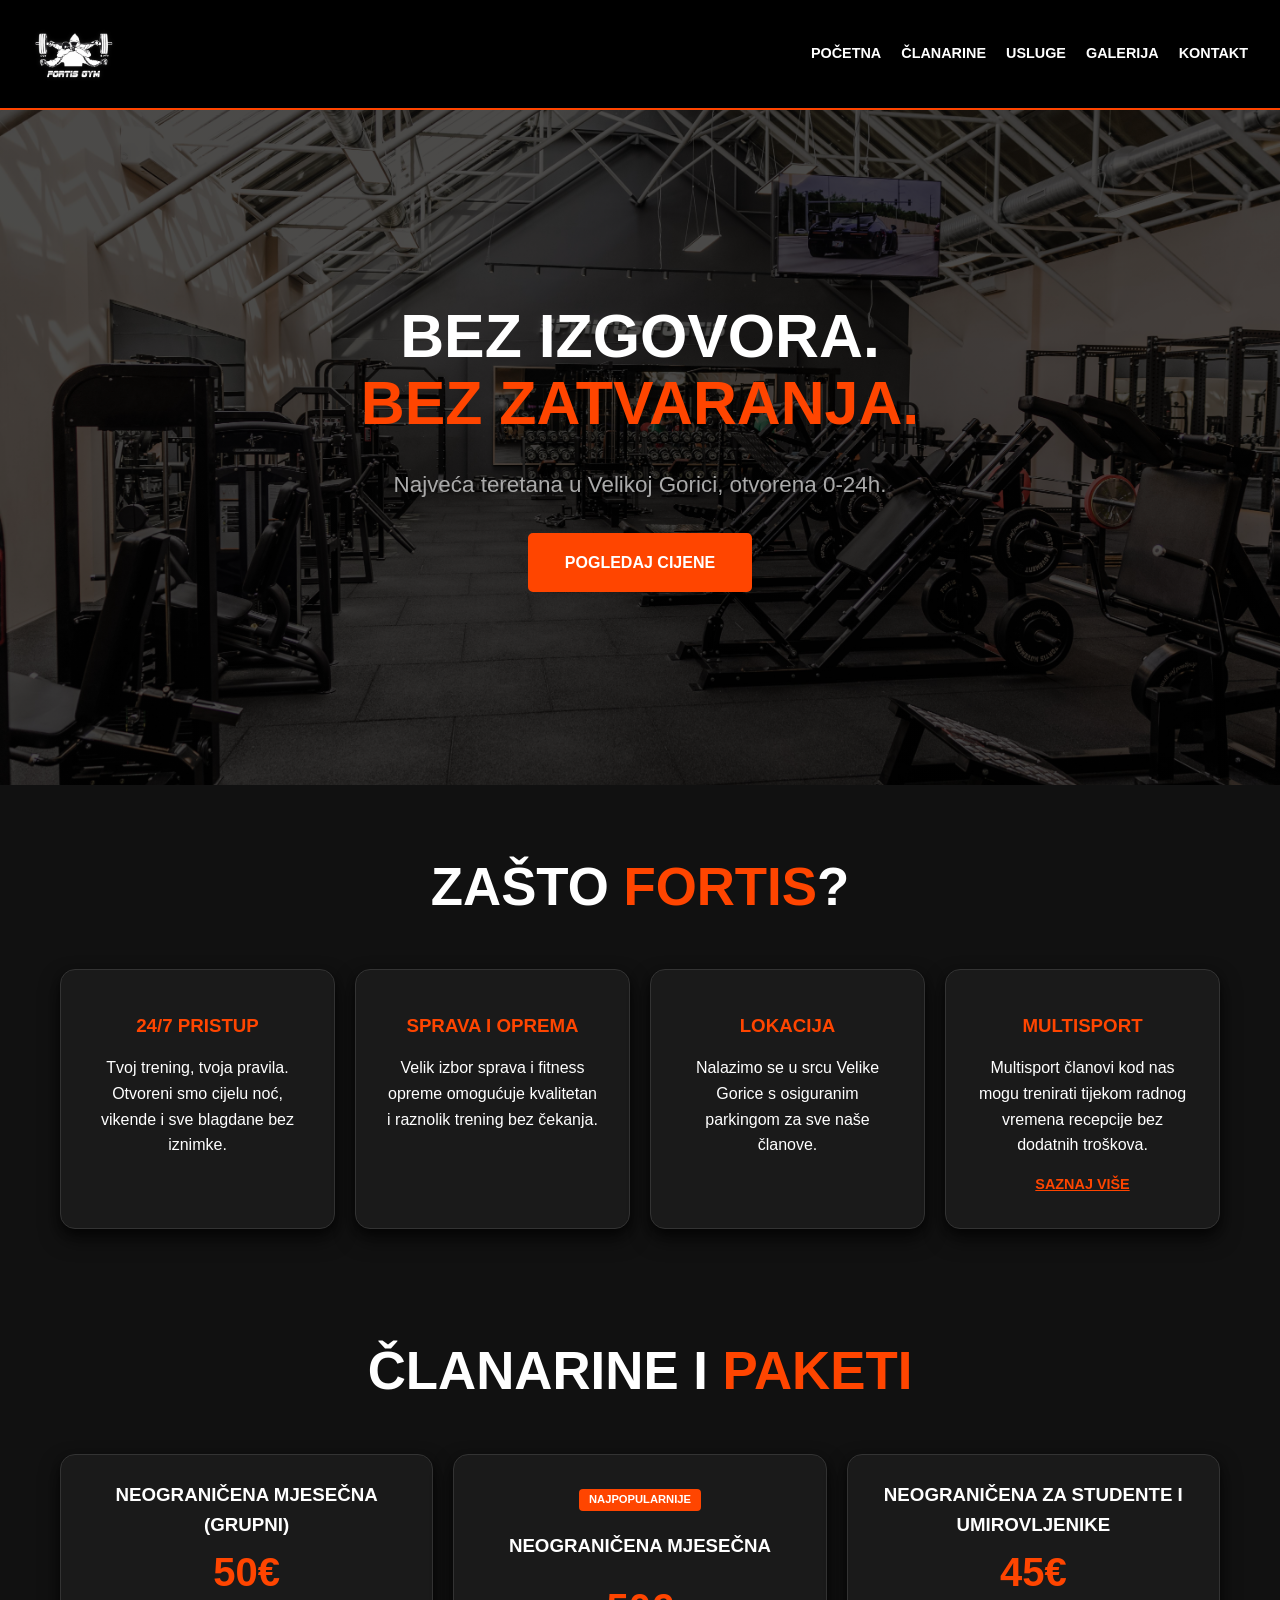
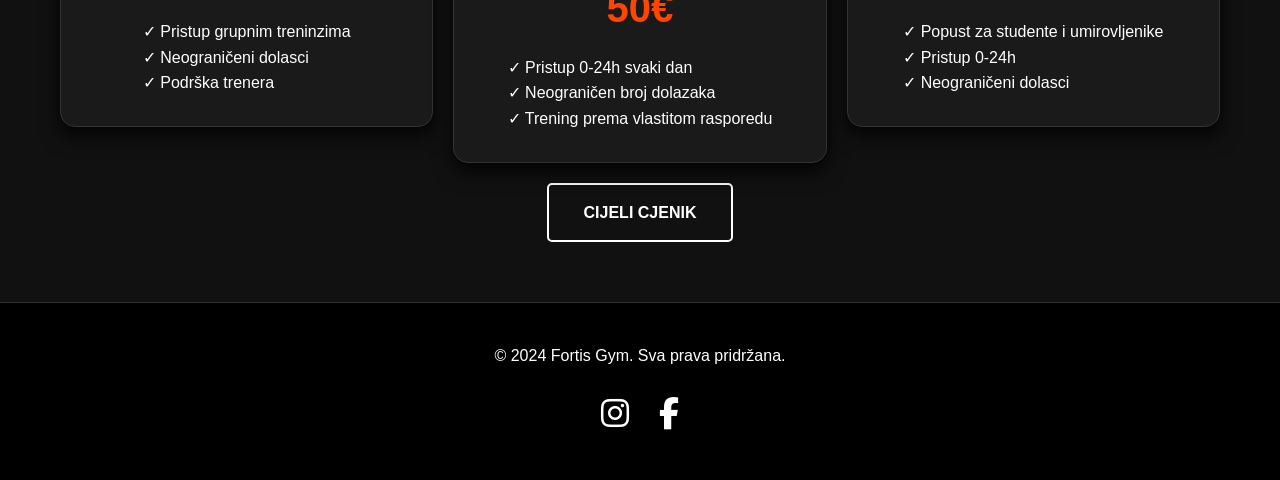
==== index.html @ bc600c4c "Add files via upload" ====
<!DOCTYPE html>
<html lang="hr">

<head>
    <meta charset="UTF-8">
    <meta name="viewport" content="width=device-width, initial-scale=1.0">
    <title>Fortis Gym | Početna</title>
    <link rel="stylesheet" href="https://cdnjs.cloudflare.com/ajax/libs/font-awesome/6.4.2/css/all.min.css">
    <link rel="stylesheet" href="CSS/style.css">
</head>

<body>

    <header>
        <div class="logo">
            <a href="index.html"><img src="slike/logo.png" alt="Fortis Gym Logo"></a>
        </div>
        <input type="checkbox" id="menu-toggle" class="menu-toggle">
        <label for="menu-toggle" class="hamburger"><span></span><span></span><span></span></label>
        <nav>
            <a href="index.html">Početna</a>
            <a href="clanarine.html">Članarine</a>
            <a href="usluge.html">Usluge</a>
            <a href="galerija.html">Galerija</a>
            <a href="kontakt.html">Kontakt</a>
        </nav>
    </header>

    <div class="hero"
        style="background-image: linear-gradient(rgba(0,0,0,0.7), rgba(0,0,0,0.7)), url('slike/Naslovna.jpg');">
        <h2>BEZ IZGOVORA.<br><span class="orange">BEZ ZATVARANJA.</span></h2>
        <p style="margin-top: 30px; color: #aaaaaa; font-size: 1.4rem;">Najveća teretana u Velikoj Gorici, otvorena
            0-24h.</p>
        <div style="margin-top: 30px;">
            <a href="#cjenik" class="btn">POGLEDAJ CIJENE</a>
        </div>
    </div>

    <main class="container">
        <section class="text-center mb-40">
            <h2 class="section-title">ZAŠTO <span class="orange">FORTIS</span>?</h2>
            <div class="grid-layout">
                <div class="card shadow-3d">
                    <h3 class="orange">24/7 PRISTUP</h3>
                    <p>Tvoj trening, tvoja pravila. Otvoreni smo cijelu noć, vikende i sve blagdane bez iznimke.</p>
                </div>
                <div class="card shadow-3d">
                    <h3 class="orange">SPRAVA I OPREMA</h3>
                    <p>Velik izbor sprava i fitness opreme omogućuje kvalitetan i raznolik trening bez čekanja.</p>
                </div>
                <div class="card shadow-3d">
                    <h3 class="orange">LOKACIJA</h3>
                    <p>Nalazimo se u srcu Velike Gorice s osiguranim parkingom za sve naše članove.</p>
                </div>

                <div class="card shadow-3d">
                    <h3 class="orange">MULTISPORT</h3>
                    <p>Multisport članovi kod nas mogu trenirati tijekom radnog vremena recepcije bez dodatnih troškova.
                    </p>

                    <details class="multisport-info">
                        <summary>Saznaj više</summary>
                        <div class="info-box">
                            Ako želite pristup teretani 0-24, potrebna je nadoplata u iznosu od 20 €.
                        </div>
                    </details>
                </div>
            </div>
        </section>

        <section id="cjenik" class="text-center mt-100">
            <h2 class="section-title">ČLANARINE I <span class="orange">PAKETI</span></h2>
            <div class="grid-layout">
                <div class="card shadow-3d">
                    <h3>NEOGRANIČENA MJESEČNA (GRUPNI)</h3>
                    <p class="orange" style="font-size: 2.5rem; font-weight: bold; margin: 15px 0;">50€</p>
                    <ul style="list-style: none; padding: 0; display: inline-block; text-align: left;">
                        <li>✓ Pristup grupnim treninzima</li>
                        <li>✓ Neograničeni dolasci</li>
                        <li>✓ Podrška trenera</li>
                    </ul>
                </div>

                <div class="card shadow-3d popular-card">
                    <div class="popular-badge">NAJPOPULARNIJE</div>
                    <h3>NEOGRANIČENA MJESEČNA</h3>
                    <p class="orange" style="font-size: 2.5rem; font-weight: bold; margin: 15px 0;">50€</p>
                    <ul style="list-style: none; padding: 0; display: inline-block; text-align: left;">
                        <li>✓ Pristup 0-24h svaki dan</li>
                        <li>✓ Neograničen broj dolazaka</li>
                        <li>✓ Trening prema vlastitom rasporedu</li>
                    </ul>
                </div>

                <div class="card shadow-3d">
                    <h3>NEOGRANIČENA ZA STUDENTE I UMIROVLJENIKE</h3>
                    <p class="orange" style="font-size: 2.5rem; font-weight: bold; margin: 15px 0;">45€</p>
                    <ul style="list-style: none; padding: 0; display: inline-block; text-align: left;">
                        <li>✓ Popust za studente i umirovljenike</li>
                        <li>✓ Pristup 0-24h</li>
                        <li>✓ Neograničeni dolasci</li>
                    </ul>
                </div>
            </div>
            <div>
                <a href="clanarine.html" class="btn btn-outline" style="margin-top: 20px;">CIJELI CJENIK</a>
            </div>
        </section>
    </main>

<footer>
    <div class="footer-content">
        <p>&copy; 2024 Fortis Gym. Sva prava pridržana.</p>

        <div class="social-links">
            <a href="https://www.instagram.com/fortis.gym.vg/" target="_blank" class="social-icon insta">
                <i class="fab fa-instagram"></i>
            </a>
            <a href="https://www.facebook.com/fortisgymvelikagorica" target="_blank" class="social-icon fb">
                <i class="fab fa-facebook-f"></i>
            </a>
        </div>
    </div>
</footer>
</body>

</html>
---- CSS/style.css ----
:root {
    --primary-color: #ff4500;
    --dark-bg: #111111;
    --card-bg: #1a1a1a;
    --input-bg: #222222;
    --text-light: #ffffff;
    --text-gray: #aaaaaa;
    --transition: all 0.3s ease;
}

* {
    margin: 0;
    padding: 0;
    box-sizing: border-box;
    font-family: 'Segoe UI', Roboto, sans-serif;
}

body {
    background-color: var(--dark-bg);
    color: var(--text-light);
    line-height: 1.6;
    overflow-x: hidden;
}

html {
    overflow-y: scroll;
}

/* --- HEADER & NAV --- */
header {
    background-color: #000;
    padding: 0 2.5%;
    display: flex;
    justify-content: space-between;
    align-items: center;
    position: sticky;
    top: 0;
    z-index: 1000;
    border-bottom: 2px solid var(--primary-color);
    min-height: 110px;
}

.logo img {
    height: 50px;
    width: auto;
    display: block;
    transition: var(--transition);
    filter: drop-shadow(0 0 2px rgba(255, 255, 255, 0.1));
}

nav a {
    color: white;
    text-decoration: none;
    margin-left: 20px;
    font-weight: bold;
    text-transform: uppercase;
    font-size: 0.9rem;
    transition: var(--transition);
}

nav a:hover {
    color: var(--primary-color);
}

/* --- HAMBURGER --- */
.menu-toggle {
    display: none;
}

.hamburger {
    display: none;
    flex-direction: column;
    cursor: pointer;
    gap: 6px;
}

.hamburger span {
    display: block;
    width: 30px;
    height: 3px;
    background: var(--primary-color);
}

/* --- MOBILNA NAVIGACIJA (max 850px) --- */
@media (max-width: 850px) {
    .logo img {
        height: 55px;
    }

    nav {
        display: none;
        flex-direction: column;
        width: 100%;
        background-color: rgba(0, 0, 0, 0.95);
        position: fixed;
        top: 110px;
        left: 0;
        text-align: center;
        padding: 20px 0;
        z-index: 1000;
        border-bottom: 2px solid var(--primary-color);
    }

    nav a {
        padding: 15px 0;
        width: 100%;
        display: block;
        border-bottom: 1px solid #222;
        font-size: 1.2rem;
        margin-left: 0;
    }

    nav a:last-child {
        border-bottom: none;
    }

    .hamburger {
        display: flex !important;
        cursor: pointer;
    }

    .menu-toggle:checked~nav {
        display: flex;
    }

    .menu-toggle:checked+.hamburger span:nth-child(1) {
        transform: rotate(45deg) translate(5px, 5px);
    }

    .menu-toggle:checked+.hamburger span:nth-child(2) {
        opacity: 0;
    }

    .menu-toggle:checked+.hamburger span:nth-child(3) {
        transform: rotate(-45deg) translate(7px, -6px);
    }
}

/* --- DESKTOP NAVIGACIJA (min 851px) --- */
@media (min-width: 851px) {
    .hamburger {
        display: none !important;
    }

    nav {
        display: flex !important;
        position: static;
        flex-direction: row;
        background: transparent;
        height: auto;
        width: auto;
    }
}

/* --- HERO --- */
.hero {
    height: 75vh;
    background-size: cover;
    background-position: center;
    background-attachment: scroll;
    /* fix za iOS zoom bug */
    display: flex;
    flex-direction: column;
    justify-content: center;
    align-items: center;
    text-align: center;
    padding: 0 20px;
}

@media (max-width: 850px) {
    .hero {
        background-attachment: scroll;
        background-size: cover;
        background-position: center center;
    }
}

.hero h2 {
    font-size: 3.8rem;
    font-weight: 800;
    line-height: 1.1;
    text-transform: uppercase;
}

@media (max-width: 480px) {
    .hero h2 {
        font-size: 2.2rem;
    }
}

@media (max-width: 360px) {
    .hero h2 {
        font-size: 1.8rem;
    }
}

/* --- GRID SUSTAVI --- */
.container {
    max-width: 1200px;
    margin: 60px auto;
    padding: 0 20px;
}

.grid-layout {
    display: grid;
    grid-template-columns: repeat(auto-fit, minmax(250px, 1fr));
    gap: 20px;
    align-items: start;
}

.grid-3-columns {
    display: grid;
    grid-template-columns: repeat(3, 1fr);
    gap: 30px;
}

@media (max-width: 850px) {
    .grid-3-columns {
        grid-template-columns: 1fr;
    }
}

/* --- KARTICE I 3D EFEKTI --- */
.card {
    background: var(--card-bg);
    padding: 30px;
    border-radius: 15px;
    border: 1px solid #333;
    text-align: center;
    transition: var(--transition);
    position: relative;
    height: auto;
    display: block;
    min-height: 260px;
}

.card p {
    margin-top: 15px;
}

.card h3 {
    margin-top: 10px;
    margin-bottom: 1px;
    height: 30px;
    display: flex;
    align-items: center;
    justify-content: center;
}

.shadow-3d {
    box-shadow: 0 10px 20px rgba(0, 0, 0, 0.6), 0 4px 8px rgba(0, 0, 0, 0.4);
}

.card:hover {
    transform: translateY(-10px);
    border-color: var(--primary-color) !important;
    box-shadow: 0 15px 30px rgba(255, 69, 0, 0.3);
}

.popular-badge {
    background: var(--primary-color);
    color: white;
    padding: 2px 10px;
    font-size: 0.7rem;
    font-weight: bold;
    border-radius: 4px;
    display: inline-block;
    margin-bottom: 10px;
}

/* --- MULTISPORT --- */
.multisport-info {
    margin-top: auto;
    padding-top: 15px;
    cursor: pointer;
    outline: none;
}

.multisport-info summary {
    list-style: none;
    color: var(--primary-color);
    font-weight: bold;
    font-size: 0.9rem;
    text-transform: uppercase;
    text-decoration: underline;
    transition: var(--transition);
}

.multisport-info summary:hover {
    color: white;
}

.multisport-info summary::-webkit-details-marker {
    display: none;
}

.info-box {
    background: #222;
    padding: 15px;
    border-radius: 8px;
    margin-top: 10px;
    font-size: 0.9rem;
    border-left: 3px solid var(--primary-color);
    animation: slideDown 0.3s ease-out;
}

@keyframes slideDown {
    from {
        opacity: 0;
        transform: translateY(-10px);
    }

    to {
        opacity: 1;
        transform: translateY(0);
    }
}

/* --- SLIKE U USLUGAMA I GALERIJI --- */
.card-img {
    width: 100%;
    height: 200px;
    object-fit: cover;
    border-radius: 10px;
    margin-bottom: 20px;
    border: 1px solid #333;
}

.gallery-grid {
    display: grid;
    grid-template-columns: repeat(auto-fit, minmax(300px, 1fr));
    gap: 20px;
    margin-top: 30px;
}

.gallery-item {
    height: 300px;
    overflow: hidden;
    border-radius: 12px;
    position: relative;
    border: 1px solid #333;
}

.gallery-item img {
    width: 100%;
    height: 100%;
    object-fit: cover;
    transition: transform 0.5s ease;
}

.gallery-item:hover img {
    transform: scale(1.1);
}

/* --- RAZMACI I POMOĆNE KLASE --- */
.mt-100 {
    margin-top: 100px;
}

@media (max-width: 850px) {
    .mt-100 {
        margin-top: 60px;
    }
}

.orange {
    color: var(--primary-color);
}

.text-center {
    text-align: center;
}

.mb-40 {
    margin-bottom: 40px;
}

.section-title {
    font-size: 3.3rem;
    font-weight: 900;
    text-transform: uppercase;
    margin-bottom: 40px;
}

/* --- GUMBI --- */
.btn {
    display: inline-block;
    background: var(--primary-color);
    color: white;
    padding: 15px 35px;
    text-decoration: none;
    border-radius: 5px;
    font-weight: bold;
    transition: var(--transition);
    border: 2px solid var(--primary-color);
    cursor: pointer;
}

.btn-outline {
    background: transparent;
    border: 2px solid white;
}

/* --- FORME --- */
input,
textarea {
    width: 100%;
    padding: 12px;
    background: var(--input-bg);
    border: 1px solid #333;
    color: white;
    border-radius: 5px;
    margin-bottom: 15px;
}

/* --- STILOVI ZA KARTICE USLUGA --- */
.service-card {
    height: 400px;
    display: flex;
    flex-direction: column;
    justify-content: flex-end;
    text-align: left;
    padding: 25px;
    background-size: cover;
    background-position: center;
    position: relative;
    overflow: hidden;
    border: none;
}

.service-card::before {
    content: "";
    position: absolute;
    top: 0;
    left: 0;
    right: 0;
    bottom: 0;
    background: linear-gradient(transparent 10%, rgba(0, 0, 0, 0.95) 85%);
    z-index: 1;
}

.service-card h3,
.service-card p,
.service-actions {
    position: relative;
    z-index: 2;
}

.service-card p {
    color: #ccc;
    font-size: 0.95rem;
    margin-bottom: 15px;
}

.service-actions {
    display: flex;
    gap: 10px;
    flex-wrap: wrap;
}

.btn-small {
    padding: 8px 15px;
    font-size: 0.75rem;
    font-weight: bold;
    text-decoration: none;
    border-radius: 4px;
    text-transform: uppercase;
    transition: 0.3s;
    display: inline-block;
}

.btn-insta {
    background-color: transparent;
    border: 1px solid var(--primary-color);
    color: white;
}

.btn-insta:hover {
    background-color: var(--primary-color);
}

.btn-whatsapp {
    background-color: #25D366;
    color: white;
    border: none;
}

.btn-whatsapp:hover {
    background-color: #128C7E;
    transform: translateY(-2px);
}

/* --- CJENIK KARTICE --- */
.price-item {
    display: flex;
    justify-content: space-between;
    align-items: center;
    gap: 10px;
    padding: 18px 0;
    border-bottom: 1px solid #333;
}

.price-item:last-child {
    border-bottom: none;
}

.price-value {
    color: var(--primary-color);
    font-weight: bold;
    font-size: 1.1rem;
    white-space: nowrap;
    /* cijena nikad ne prelazi u novi red */
    flex-shrink: 0;
    /* ne smanjuje se */
}

.cjenik-grid {
    display: grid;
    grid-template-columns: repeat(auto-fit, minmax(250px, 1fr));
    gap: 20px;
    align-items: stretch;
    /* sve kartice jednake visine */
}

.cjenik-grid .card {
    display: flex;
    flex-direction: column;
    min-height: 0;
    height: 100%;
}

/* --- KONTAKT --- */
.contact-grid {
    align-items: stretch !important;
}

.map-wrapper {
    padding: 0 !important;
    overflow: hidden;
    display: flex;
}

.map-wrapper iframe {
    flex-grow: 1;
    border: 0;
    filter: grayscale(1) invert(0.9);
    min-height: 400px;
}

.mini-map-card iframe {
    display: block;
    filter: grayscale(1) invert(0.9);
    border: 0;
}

/* --- FOOTER --- */
footer {
    padding: 40px 20px;
    background: #000;
    border-top: 1px solid #333;
    width: 100%;
    display: flex;
    flex-direction: column;
    align-items: center;
    justify-content: center;
    text-align: center;
}

.footer-container {
    max-width: 1200px;
    margin: 0 auto;
    display: flex;
    flex-direction: column;
    align-items: center;
}

.social-links {
    display: flex;
    justify-content: center;
    align-items: center;
    gap: 30px;
    margin-top: 20px;
}

.social-icon {
    color: white;
    font-size: 2rem;
    transition: var(--transition);
    text-decoration: none;
    display: inline-block;
}

.social-icon:hover {
    color: var(--primary-color);
    transform: translateY(-5px);
}

.social-icon.fb:hover {
    color: #4267B2;
    transform: translateY(-5px);
}
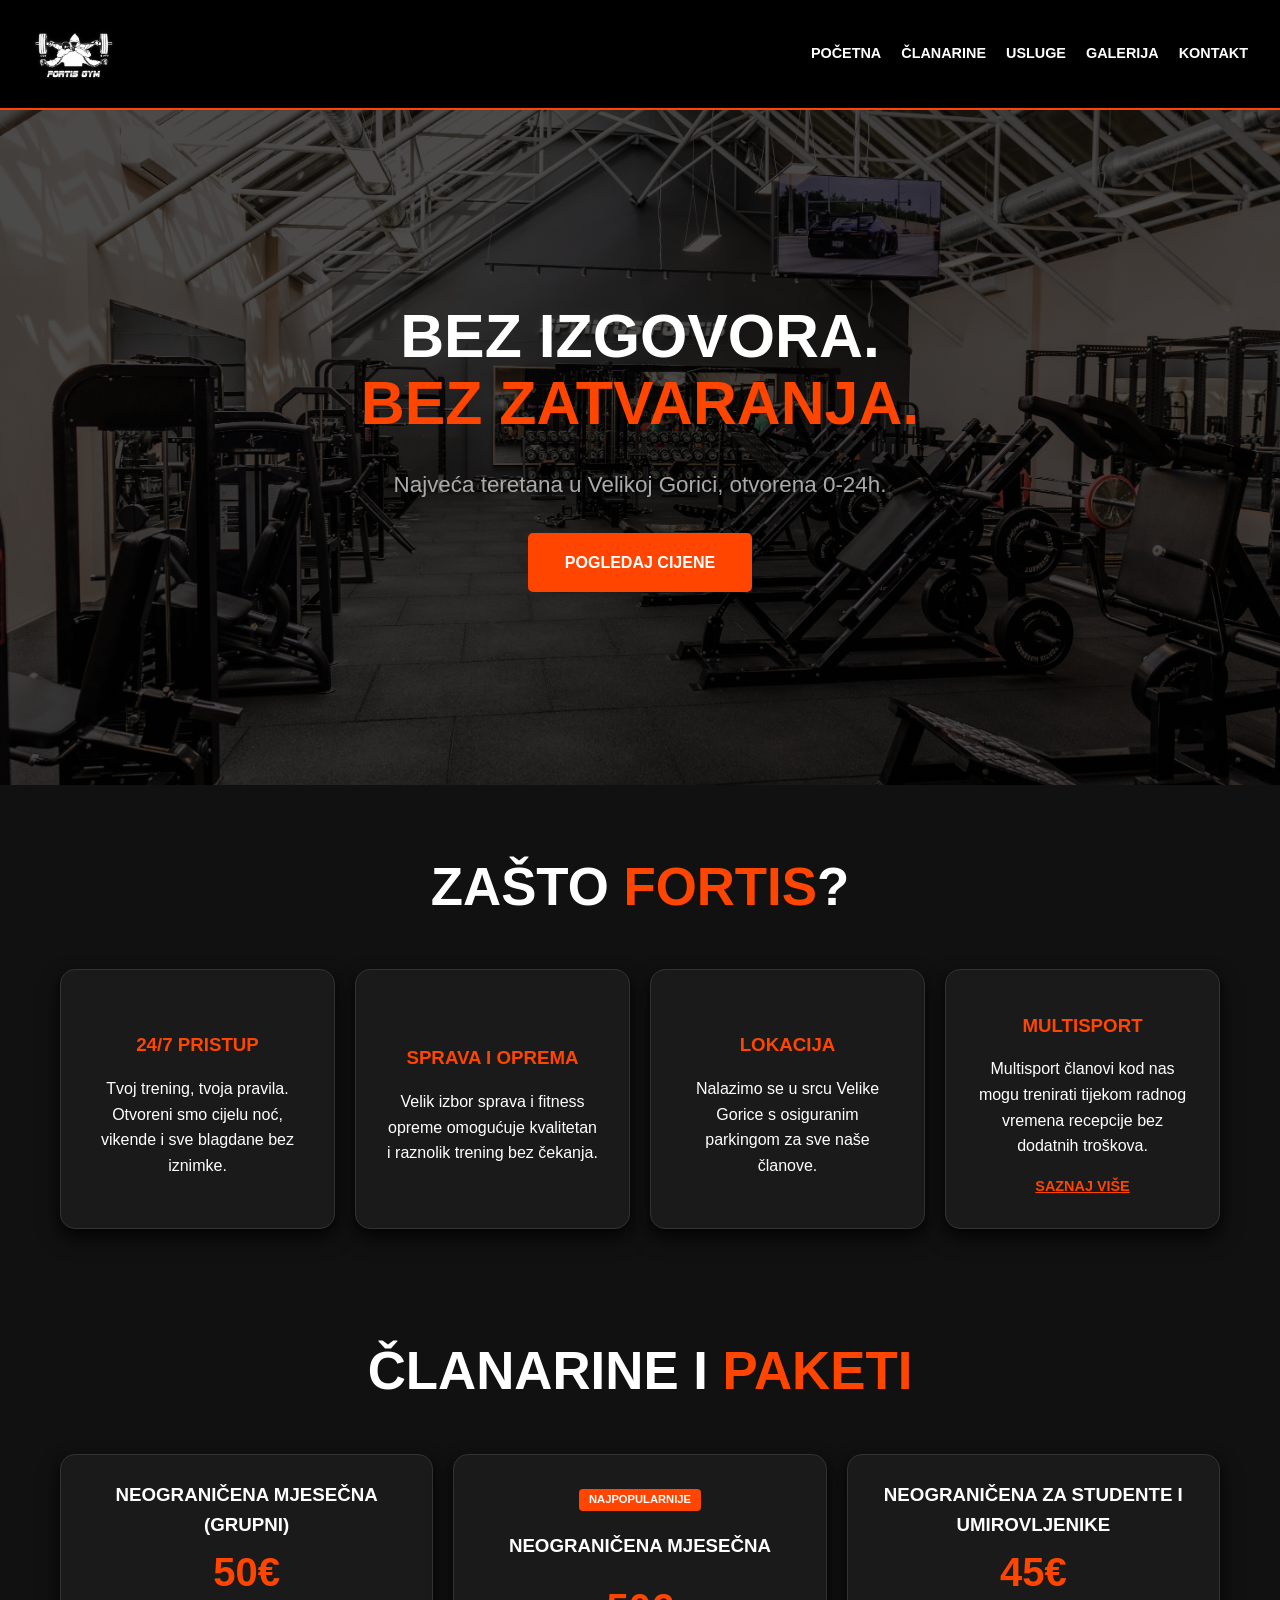
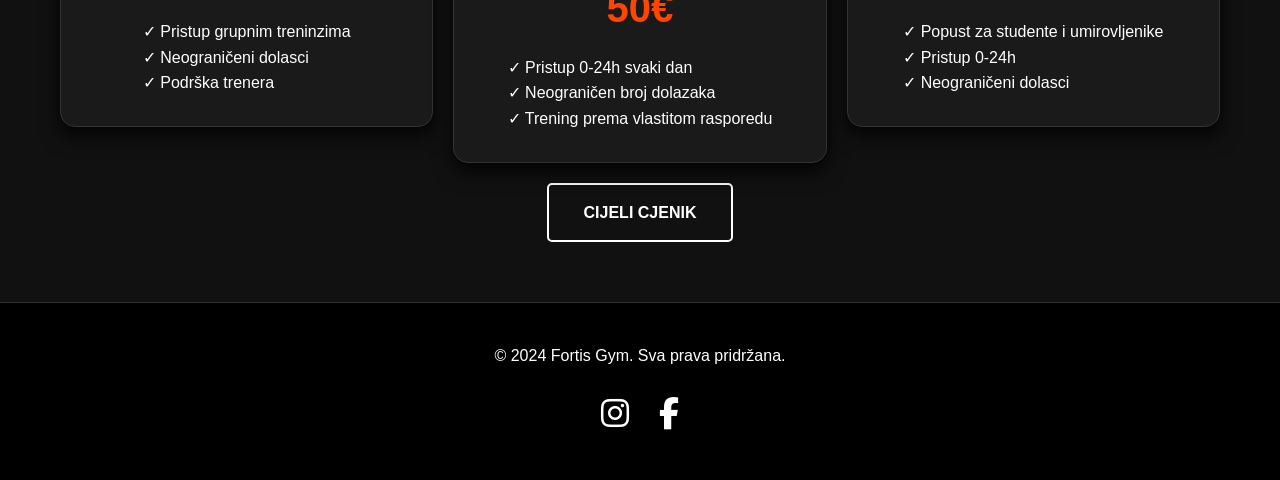
==== commit ca5f5ec5: "Fix HTML structure for section on Fortis" ====
--- a/index.html
+++ b/index.html
@@ -39,7 +39,7 @@
     <main class="container">
         <section class="text-center mb-40">
             <h2 class="section-title">ZAŠTO <span class="orange">FORTIS</span>?</h2>
-            <div class="grid-layout">
+            <div class="cjenik-paketi-grid">
                 <div class="card shadow-3d">
                     <h3 class="orange">24/7 PRISTUP</h3>
                     <p>Tvoj trening, tvoja pravila. Otvoreni smo cijelu noć, vikende i sve blagdane bez iznimke.</p>
--- a/CSS/style.css
+++ b/CSS/style.css
@@ -490,6 +490,21 @@
     transform: translateY(-2px);
 }
 
+/* --- CJENIK GRID (jednaka visina kartica) --- */
+.cjenik-paketi-grid {
+    display: grid;
+    grid-template-columns: repeat(auto-fit, minmax(250px, 1fr));
+    gap: 20px;
+    align-items: stretch;
+}
+
+.cjenik-paketi-grid .card {
+    display: flex;
+    flex-direction: column;
+    justify-content: center;
+    height: 100%;
+}
+
 /* --- CJENIK KARTICE --- */
 .price-item {
     display: flex;
@@ -598,4 +613,4 @@
 .social-icon.fb:hover {
     color: #4267B2;
     transform: translateY(-5px);
-}+}
